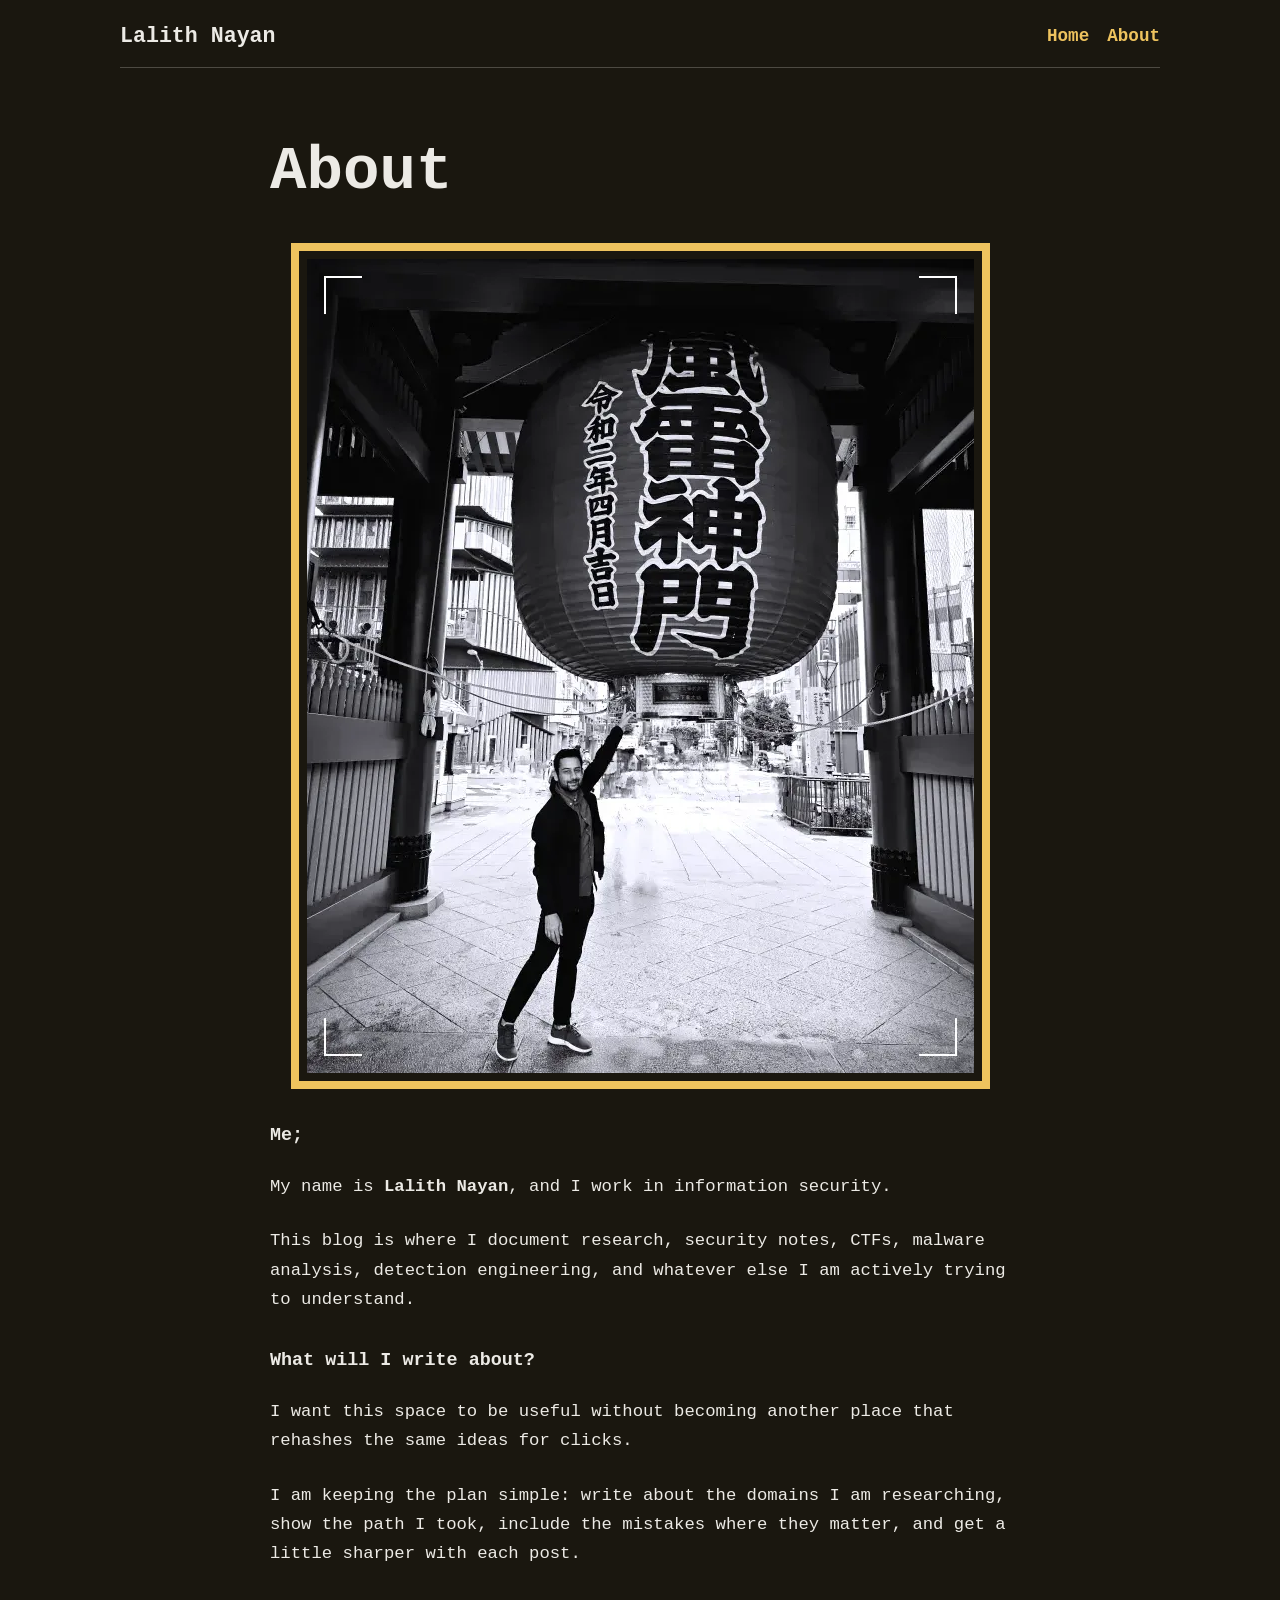
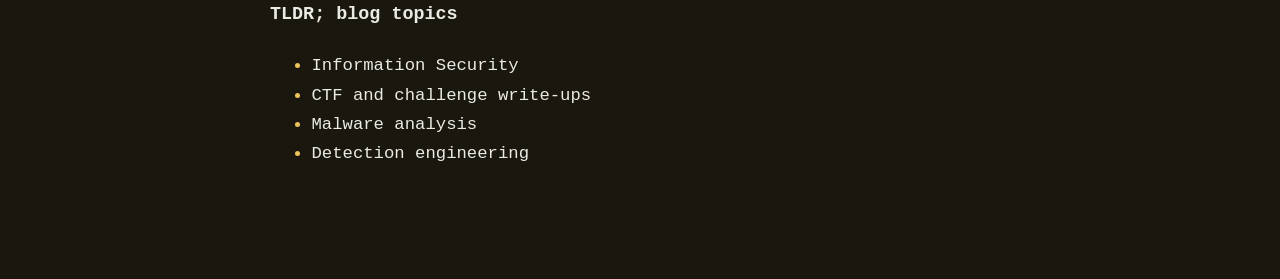
==== about/index.html @ 41431628 "Initial GitHub Pages blog migration" ====
﻿<!doctype html>
<html lang="en">
<head>
  <meta charset="utf-8">
  <meta name="viewport" content="width=device-width, initial-scale=1">
  <title>About | Lalith Nayan</title>
  <meta name="description" content="Technical research notes">
  <link rel="canonical" href="https://lalithnayan.com/about/">
  <link rel="stylesheet" href="/assets/site.css">
</head>
<body class="about-template">
  <header class="site-header">
    <a class="brand" href="/">Lalith Nayan</a>
    <nav aria-label="Main navigation">
      <a href="/">Home</a>
      <a href="/about/">About</a>
    </nav>
  </header>
  <main>
    <article class="post">
      <header class="post-header">
        <h1>About</h1>
      </header>
      <div class="post-content">
<figure class="kg-card kg-image-card"><img src="/assets/media/images/2024/09/20230706_0840012-1.webp" class="kg-image" alt="" loading="lazy" width="667" height="814"></figure>
<h3 id="me">Me;</h3>
<p>My name is <strong>Lalith Nayan</strong>, and I work in information security.</p>
<p>This blog is where I document research, security notes, CTFs, malware analysis, detection engineering, and whatever else I am actively trying to understand.</p>
<h3 id="what-will-i-write-about">What will I write about?</h3>
<p>I want this space to be useful without becoming another place that rehashes the same ideas for clicks.</p>
<p>I am keeping the plan simple: write about the domains I am researching, show the path I took, include the mistakes where they matter, and get a little sharper with each post.</p>
<h3 id="tldr-blog-topics">TLDR; blog topics</h3>
<ul><li>Information Security</li><li>CTF and challenge write-ups</li><li>Malware analysis</li><li>Detection engineering</li></ul>
      </div>
    </article>
  </main>
</body>
</html>
---- assets/site.css ----
﻿/* Fira Code: https://github.com/tonsky/FiraCode */
@import url('https://cdn.staticdelivr.com/gfonts/css2?family=Fira+Code:wght@300..700&display=swap');

:root {
  --background: #1a170f;
  --foreground: #eceae5;
  --accent: #eec35e;
  --radius: 0;
  --font-size: 1rem;
  --line-height: 1.54em;
  --panel: color-mix(in srgb, var(--foreground) 4%, transparent);
  --panel-strong: color-mix(in srgb, var(--foreground) 7%, transparent);
  --border: color-mix(in srgb, var(--foreground) 24%, transparent);
}

html {
  box-sizing: border-box;
  background: var(--background);
}

*,
*:before,
*:after {
  box-sizing: inherit;
  margin: 0;
  padding: 0;
}

body {
  font-family:
    "Fira Code",
    "JetBrains Mono",
    Monaco,
    Consolas,
    "Ubuntu Mono",
    monospace;
  font-size: var(--font-size);
  font-weight: 400;
  line-height: var(--line-height);
  background: var(--background);
  color: var(--foreground);
  text-rendering: optimizeLegibility;
  font-variant-ligatures: contextual;
  -webkit-overflow-scrolling: touch;
  -webkit-text-size-adjust: 100%;
  margin: 0;
  padding: 0;
  min-height: 100vh;
  display: flex;
  flex-direction: column;
}

h1 {
  font-size: calc(var(--font-size) * 1.45);
  letter-spacing: 0;
}

h2 {
  font-size: calc(var(--font-size) * 1.35);
  letter-spacing: 0;
}

h3 {
  font-size: calc(var(--font-size) * 1.15);
  letter-spacing: 0;
}

h4,
h5,
h6 {
  font-size: calc(var(--font-size) * 1);
  letter-spacing: 0;
}

h1,
h2,
h3,
h4,
h5,
h6,
p,
ul,
ol,
img,
figure,
video,
table {
  margin: 25px 0;
}

a {
  color: var(--accent);
}

a:hover {
  color: color-mix(in srgb, var(--accent) 82%, white);
}

a:focus-visible {
  outline: 1px solid var(--accent);
  outline-offset: 2px;
}

.site-header,
.site-footer {
  width: min(1040px, calc(100% - 32px));
  margin: 0 auto;
}

.site-header {
  display: flex;
  justify-content: space-between;
  align-items: center;
  gap: 24px;
  padding: 24px 0 18px;
  border-bottom: 1px solid var(--border);
}

.brand {
  font-weight: 700;
  text-decoration: none;
  color: var(--foreground);
  font-size: 1.35rem;
}

nav {
  display: flex;
  gap: 18px;
  color: var(--foreground);
  font-size: 1.1rem;
  font-weight: 600;
}

nav a {
  text-decoration: none;
}

main {
  width: min(1040px, calc(100% - 32px));
  margin: 0 auto;
  flex: 1 0 auto;
}

.intro {
  position: relative;
  display: grid;
  place-items: center;
  overflow: hidden;
  width: 100vw;
  max-width: none;
  min-height: 380px;
  margin: 0 0 52px calc(50% - 50vw);
  padding: 32px;
  border: none;
  background:
    linear-gradient(180deg, rgba(26, 23, 15, 0.38), rgba(26, 23, 15, 0.82)),
    url("/assets/media/hero-cogito-enhanced.png") center center / cover no-repeat;
}

.eyebrow,
.post-label {
  color: color-mix(in srgb, var(--foreground) 70%, var(--accent));
  font-size: 0.83rem;
  font-weight: 600;
  text-transform: uppercase;
  letter-spacing: 0;
}

h1,
h2,
h3 {
  line-height: 1.2;
  letter-spacing: 0;
}

.intro h1 {
  margin: 12px 0 0;
  font-size: clamp(2.05rem, 5vw, 4.05rem);
  max-width: 18ch;
}

.intro > * {
  position: relative;
  z-index: 1;
}

.intro .eyebrow {
  color: var(--foreground);
  font-size: clamp(1.45rem, 4vw, 2.65rem);
  font-weight: 700;
  text-align: center;
  text-shadow: 0 2px 18px rgba(0, 0, 0, 0.78);
}

.post-list {
  display: grid;
  gap: 14px;
  padding: 0 0 72px;
}

.post-card {
  background: var(--panel);
  border: 1px solid var(--border);
  border-radius: 0;
}

.post-card a {
  display: block;
  padding: 22px;
  text-decoration: none;
}

.post-card h2 {
  margin: 8px 0 0;
  font-size: clamp(1.2rem, 2.7vw, 1.85rem);
}

.post-card:hover {
  background: var(--panel-strong);
  border-color: color-mix(in srgb, var(--accent) 45%, var(--border));
}

.post {
  max-width: 920px;
  margin: 0 auto;
  padding: 60px 0 86px;
}

.about-template .post {
  max-width: 740px;
}

.post-header {
  margin-bottom: 34px;
}

.post-header h1 {
  margin: 8px 0 0;
  font-size: clamp(1.95rem, 5vw, 3.8rem);
}

.post-content {
  font-size: 1.08rem;
  line-height: 1.68;
  text-align: left;
}

.post-content h2 {
  margin-top: 2.4em;
  font-size: 1.45rem;
}

.post-content h3 {
  margin-top: 2em;
  font-size: 1.15rem;
}

.post-content img {
  display: block;
  width: auto;
  max-width: 100%;
  height: auto;
  margin: 0 auto;
  border: 8px solid var(--accent);
  border-radius: 0;
  padding: 8px;
  overflow: hidden;
}

.post-content p,
.post-content ul,
.post-content ol,
.post-content blockquote {
  max-width: 82ch;
}

.post-content figure {
  margin: 2rem 0;
}

.post-content figcaption {
  margin-top: 0.65rem;
  color: var(--background);
  background: var(--accent);
  font-size: 0.9rem;
  font-weight: 600;
  text-align: center;
  padding: 0.35rem 0.75rem;
}

.post-content figcaption a,
.post-content figcaption span {
  color: var(--background);
}

.post-content blockquote {
  position: relative;
  margin: 0;
  padding: 25px;
  border-top: 1px solid var(--accent);
  border-bottom: 1px solid var(--accent);
  color: var(--foreground);
}

.post-content blockquote:before {
  content: ">";
  display: block;
  position: absolute;
  left: 0;
  color: var(--accent);
}

.post-content code,
.post-content kbd {
  font-family:
    "Fira Code",
    "JetBrains Mono",
    Monaco,
    Consolas,
    "Ubuntu Mono",
    monospace !important;
  font-feature-settings: normal;
  background: color-mix(in srgb, var(--foreground) 5%, transparent);
  color: color-mix(in srgb, var(--foreground) 5%, var(--accent));
  padding: 0 6px;
  margin: 0 2px;
  font-size: 0.95em;
}

.post-content code {
  border: 1px solid color-mix(in srgb, var(--foreground) 25%, transparent);
}

.post-content pre {
  tab-size: 4;
  background: color-mix(in srgb, var(--foreground) 5%, transparent) !important;
  color: color-mix(in srgb, var(--foreground) 5%, var(--accent));
  padding: 20px 10px;
  font-size: 0.95em !important;
  overflow: auto;
  border-radius: 0;
  border: 1px solid color-mix(in srgb, var(--foreground) 25%, transparent);
}

.post-content pre code {
  background: none !important;
  margin: 0;
  padding: 0;
  font-size: inherit;
  border: none;
}

.kg-bookmark-card {
  border: 1px solid var(--border);
  border-radius: 0;
  background: var(--panel);
}

.kg-bookmark-container {
  display: block;
  padding: 18px;
  text-decoration: none;
}

.kg-bookmark-title {
  font-weight: 700;
}

.kg-bookmark-description,
.kg-bookmark-metadata {
  margin-top: 6px;
  color: var(--foreground);
  font-size: 0.92rem;
}

.kg-bookmark-thumbnail,
.kg-bookmark-icon {
  display: none;
}

ul,
ol {
  margin-left: 4ch;
  padding: 0;
}

li::marker {
  color: var(--accent);
}

table {
  table-layout: auto;
  border-collapse: collapse;
}

table,
th,
td {
  border: 2px solid var(--foreground);
  padding: 10px;
}

th {
  color: var(--foreground);
  text-align: left;
  text-transform: uppercase;
  letter-spacing: 0.04em;
}

hr {
  width: 100%;
  border: none;
  background: var(--accent);
  height: 2px;
}

@media (max-width: 640px) {
  .site-header {
    align-items: flex-start;
    flex-direction: column;
  }

  .intro {
    min-height: 260px;
    padding: 22px;
    margin-bottom: 34px;
  }

  .post {
    padding-top: 42px;
  }

  .site-header,
  main {
    width: min(100% - 24px, 1040px);
  }
}
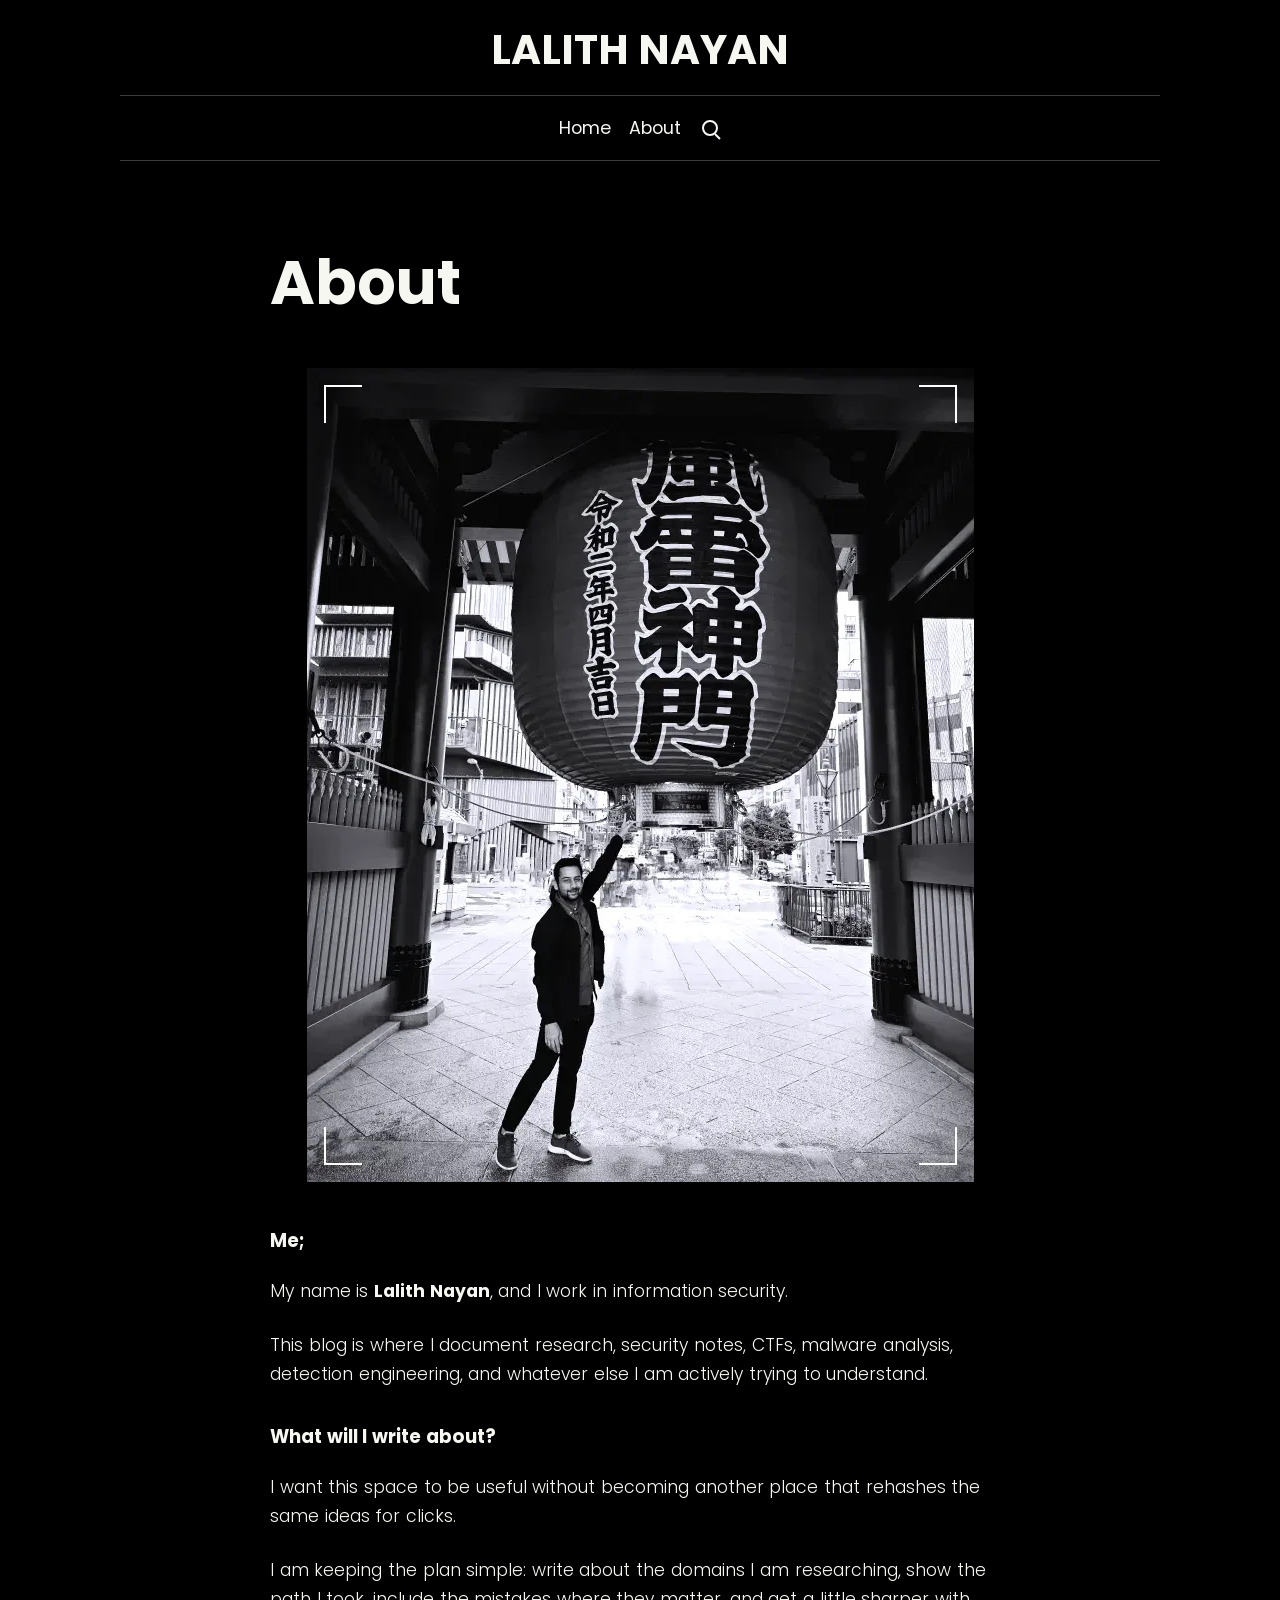
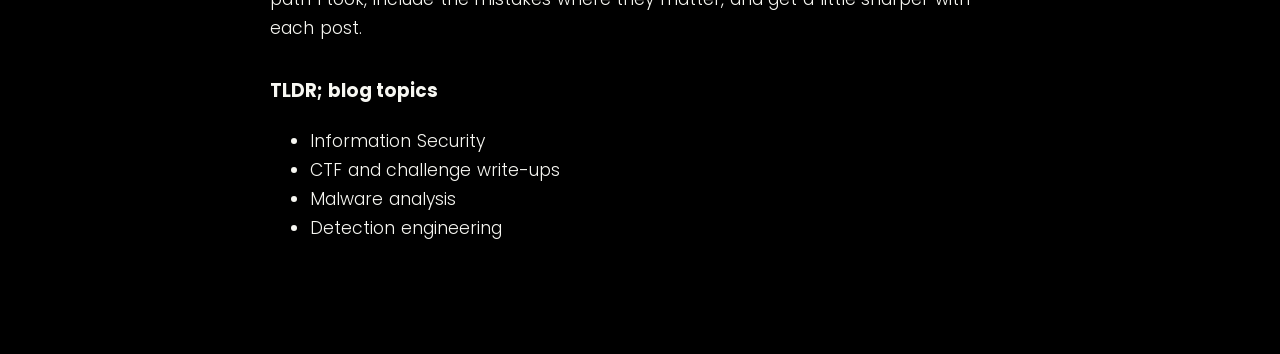
==== commit 52f81faf: "Refine blog layout and search" ====
--- a/about/index.html
+++ b/about/index.html
@@ -10,11 +10,19 @@
 </head>
 <body class="about-template">
   <header class="site-header">
-    <a class="brand" href="/">Lalith Nayan</a>
-    <nav aria-label="Main navigation">
+    <a class="brand" href="/">LALITH NAYAN</a>
+    <nav class="site-nav" aria-label="Main navigation">
       <a href="/">Home</a>
       <a href="/about/">About</a>
+      <button class="search-toggle" type="button" aria-expanded="false" aria-controls="site-search" aria-label="Search">
+        <span aria-hidden="true">search</span>
+      </button>
     </nav>
+    <section class="site-search" id="site-search" hidden>
+      <label for="search-input">Search</label>
+      <input id="search-input" type="search" autocomplete="off" placeholder="Search posts or tags">
+      <div class="search-results" id="search-results" aria-live="polite"></div>
+    </section>
   </header>
   <main>
     <article class="post">
@@ -34,6 +42,7 @@
       </div>
     </article>
   </main>
+  <script src="/assets/search.js"></script>
 </body>
 </html>
 
--- a/assets/site.css
+++ b/assets/site.css
@@ -1,15 +1,16 @@
 ﻿/* Fira Code: https://github.com/tonsky/FiraCode */
-@import url('https://cdn.staticdelivr.com/gfonts/css2?family=Fira+Code:wght@300..700&display=swap');
+@import url('https://fonts.googleapis.com/css2?family=Poppins:wght@300;400;500;600;700&display=swap');
 
 :root {
-  --background: #1a170f;
-  --foreground: #eceae5;
-  --accent: #eec35e;
+  --background: #000000;
+  --foreground: #f7f7f2;
+  --accent: #5cff86;
+  --link: color-mix(in srgb, var(--foreground) 70%, var(--accent));
   --radius: 0;
   --font-size: 1rem;
   --line-height: 1.54em;
-  --panel: color-mix(in srgb, var(--foreground) 4%, transparent);
-  --panel-strong: color-mix(in srgb, var(--foreground) 7%, transparent);
+  --panel: transparent;
+  --panel-strong: color-mix(in srgb, var(--accent) 7%, transparent);
   --border: color-mix(in srgb, var(--foreground) 24%, transparent);
 }
 
@@ -28,15 +29,13 @@
 
 body {
   font-family:
-    "Fira Code",
-    "JetBrains Mono",
-    Monaco,
-    Consolas,
-    "Ubuntu Mono",
-    monospace;
+    "Poppins",
+    Arial,
+    sans-serif;
   font-size: var(--font-size);
-  font-weight: 400;
+  font-weight: 300;
   line-height: var(--line-height);
+  word-spacing: 0.04em;
   background: var(--background);
   color: var(--foreground);
   text-rendering: optimizeLegibility;
@@ -89,11 +88,11 @@
 }
 
 a {
-  color: var(--accent);
+  color: var(--link);
 }
 
 a:hover {
-  color: color-mix(in srgb, var(--accent) 82%, white);
+  color: var(--link);
 }
 
 a:focus-visible {
@@ -108,31 +107,155 @@
 }
 
 .site-header {
-  display: flex;
-  justify-content: space-between;
-  align-items: center;
-  gap: 24px;
-  padding: 24px 0 18px;
-  border-bottom: 1px solid var(--border);
+  display: grid;
+  justify-items: center;
+  gap: 0;
+  padding: 28px 0 18px;
 }
 
 .brand {
   font-weight: 700;
   text-decoration: none;
   color: var(--foreground);
-  font-size: 1.35rem;
-}
-
-nav {
+  font-size: clamp(1.55rem, 5vw, 2.55rem);
+  line-height: 1.1;
+  letter-spacing: 0;
+  text-align: center;
+}
+
+.intro .eyebrow {
+  font-size: clamp(1.55rem, 5vw, 2.55rem);
+  font-weight: 700;
+  line-height: 1.1;
+}
+
+.brand:after {
+  content: "";
+  display: block;
+  width: min(1040px, calc(100vw - 32px));
+  height: 1px;
+  margin: 22px auto 0;
+  background: var(--border);
+}
+
+.site-nav {
   display: flex;
+  align-items: center;
+  justify-content: center;
   gap: 18px;
+  width: 100%;
+  padding: 16px 0;
+  border-bottom: 1px solid var(--border);
   color: var(--foreground);
   font-size: 1.1rem;
-  font-weight: 600;
-}
-
-nav a {
+  font-weight: 400;
+}
+
+.site-nav a {
+  color: var(--foreground);
   text-decoration: none;
+}
+
+.search-toggle {
+  display: inline-grid;
+  place-items: center;
+  width: 1.35rem;
+  height: 2rem;
+  padding: 0;
+  border: 1px solid transparent;
+  color: var(--foreground);
+  background: transparent;
+  font: inherit;
+  font-size: 0;
+  line-height: 1;
+  cursor: pointer;
+}
+
+.search-toggle span {
+  width: 1rem;
+  height: 1rem;
+  border: 2px solid currentColor;
+  border-radius: 50%;
+  font-size: 0;
+}
+
+.search-toggle span:after {
+  content: "";
+  display: block;
+  width: 0.45rem;
+  height: 2px;
+  margin: 0.68rem 0 0 0.68rem;
+  background: currentColor;
+  transform: rotate(45deg);
+  transform-origin: left center;
+}
+
+.search-toggle:hover,
+.search-toggle:focus-visible {
+  border-color: transparent;
+  color: var(--foreground);
+  outline: none;
+}
+
+.site-search {
+  width: min(640px, 100%);
+  padding-top: 18px;
+}
+
+.site-search label {
+  position: absolute;
+  width: 1px;
+  height: 1px;
+  overflow: hidden;
+  clip: rect(0 0 0 0);
+  white-space: nowrap;
+}
+
+.site-search input {
+  width: 100%;
+  padding: 10px 12px;
+  border: none;
+  border-radius: 0;
+  background: var(--background);
+  color: var(--foreground);
+  font: inherit;
+}
+
+.site-search input:focus-visible {
+  outline: none;
+}
+
+.search-results {
+  display: grid;
+  gap: 8px;
+  margin-top: 12px;
+}
+
+.search-result {
+  display: grid;
+  gap: 4px;
+  padding: 12px;
+  border: 1px solid var(--border);
+  text-decoration: none;
+}
+
+.search-result small {
+  display: flex;
+  flex-wrap: wrap;
+  gap: 8px;
+  color: var(--foreground);
+}
+
+.search-result small span,
+.post-row-tags {
+  color: var(--foreground);
+  font-size: 0.82rem;
+  font-weight: 700;
+}
+
+.search-empty {
+  margin: 0;
+  color: color-mix(in srgb, var(--foreground) 70%, transparent);
 }
 
 main {
@@ -153,15 +276,15 @@
   padding: 32px;
   border: none;
   background:
-    linear-gradient(180deg, rgba(26, 23, 15, 0.38), rgba(26, 23, 15, 0.82)),
+    linear-gradient(180deg, rgba(0, 0, 0, 0.38), rgba(0, 0, 0, 0.82)),
     url("/assets/media/hero-cogito-enhanced.png") center center / cover no-repeat;
 }
 
 .eyebrow,
 .post-label {
-  color: color-mix(in srgb, var(--foreground) 70%, var(--accent));
+  color: var(--foreground);
   font-size: 0.83rem;
-  font-weight: 600;
+  font-weight: 400;
   text-transform: uppercase;
   letter-spacing: 0;
 }
@@ -186,38 +309,38 @@
 
 .intro .eyebrow {
   color: var(--foreground);
-  font-size: clamp(1.45rem, 4vw, 2.65rem);
-  font-weight: 700;
   text-align: center;
   text-shadow: 0 2px 18px rgba(0, 0, 0, 0.78);
 }
 
 .post-list {
   display: grid;
-  gap: 14px;
+  gap: 10px;
   padding: 0 0 72px;
 }
 
-.post-card {
-  background: var(--panel);
-  border: 1px solid var(--border);
-  border-radius: 0;
-}
-
-.post-card a {
-  display: block;
-  padding: 22px;
+.section-title {
+  margin: 0;
+  padding-bottom: 8px;
+  border-bottom: 1px solid var(--border);
+  color: var(--foreground);
+  font-size: 0.9rem;
+  font-weight: 400;
+  text-transform: uppercase;
+}
+
+.latest-post {
+  display: flex;
+  align-items: baseline;
+  justify-content: space-between;
+  gap: 24px;
   text-decoration: none;
 }
 
-.post-card h2 {
-  margin: 8px 0 0;
-  font-size: clamp(1.2rem, 2.7vw, 1.85rem);
-}
-
-.post-card:hover {
-  background: var(--panel-strong);
-  border-color: color-mix(in srgb, var(--accent) 45%, var(--border));
+.post-row-title {
+  color: var(--link);
+  font-size: clamp(1.05rem, 2.3vw, 1.35rem);
+  font-weight: 400;
 }
 
 .post {
@@ -243,6 +366,12 @@
   font-size: 1.08rem;
   line-height: 1.68;
   text-align: left;
+}
+
+.post-content p,
+.post-content li {
+  text-align: left;
+  hyphens: none;
 }
 
 .post-content h2 {
@@ -261,9 +390,9 @@
   max-width: 100%;
   height: auto;
   margin: 0 auto;
-  border: 8px solid var(--accent);
+  border: none;
   border-radius: 0;
-  padding: 8px;
+  padding: 0;
   overflow: hidden;
 }
 
@@ -275,30 +404,35 @@
 }
 
 .post-content figure {
-  margin: 2rem 0;
+  margin: 3rem auto;
+  display: table;
+  width: auto;
+  max-width: 100%;
 }
 
 .post-content figcaption {
   margin-top: 0.65rem;
-  color: var(--background);
-  background: var(--accent);
-  font-size: 0.9rem;
-  font-weight: 600;
+  color: var(--foreground);
+  background: var(--background);
+  font-size: 0.95rem;
+  font-weight: 300;
   text-align: center;
-  padding: 0.35rem 0.75rem;
+  padding: 0;
+  display: table-caption;
+  caption-side: bottom;
 }
 
 .post-content figcaption a,
 .post-content figcaption span {
-  color: var(--background);
+  color: var(--foreground);
 }
 
 .post-content blockquote {
   position: relative;
   margin: 0;
   padding: 25px;
-  border-top: 1px solid var(--accent);
-  border-bottom: 1px solid var(--accent);
+  border-top: 1px solid var(--border);
+  border-bottom: 1px solid var(--border);
   color: var(--foreground);
 }
 
@@ -307,7 +441,7 @@
   display: block;
   position: absolute;
   left: 0;
-  color: var(--accent);
+  color: var(--foreground);
 }
 
 .post-content code,
@@ -321,7 +455,7 @@
     monospace !important;
   font-feature-settings: normal;
   background: color-mix(in srgb, var(--foreground) 5%, transparent);
-  color: color-mix(in srgb, var(--foreground) 5%, var(--accent));
+  color: var(--foreground);
   padding: 0 6px;
   margin: 0 2px;
   font-size: 0.95em;
@@ -334,7 +468,7 @@
 .post-content pre {
   tab-size: 4;
   background: color-mix(in srgb, var(--foreground) 5%, transparent) !important;
-  color: color-mix(in srgb, var(--foreground) 5%, var(--accent));
+  color: var(--foreground);
   padding: 20px 10px;
   font-size: 0.95em !important;
   overflow: auto;
@@ -385,7 +519,7 @@
 }
 
 li::marker {
-  color: var(--accent);
+  color: var(--foreground);
 }
 
 table {
@@ -416,8 +550,18 @@
 
 @media (max-width: 640px) {
   .site-header {
+    justify-items: center;
+  }
+
+  .site-nav {
+    gap: 12px;
+    font-size: 1rem;
+  }
+
+  .latest-post {
     align-items: flex-start;
     flex-direction: column;
+    gap: 6px;
   }
 
   .intro {
